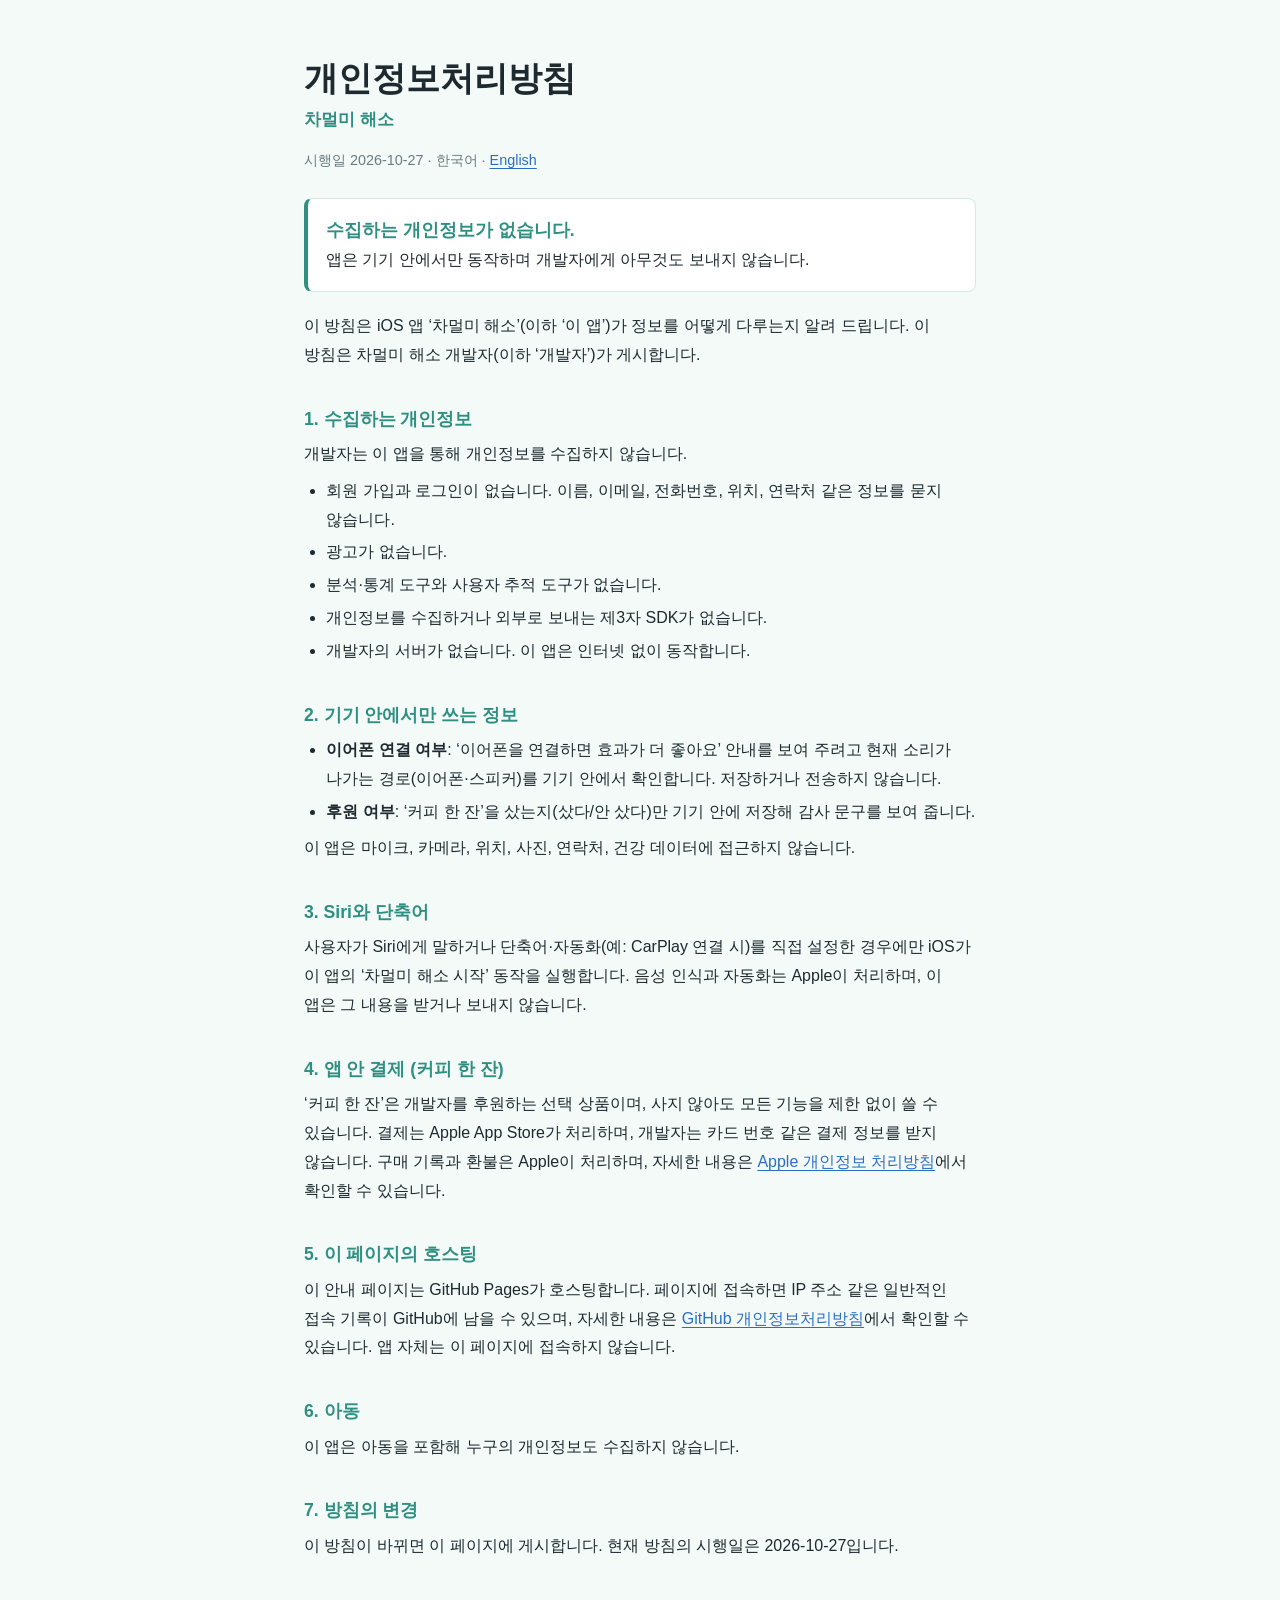
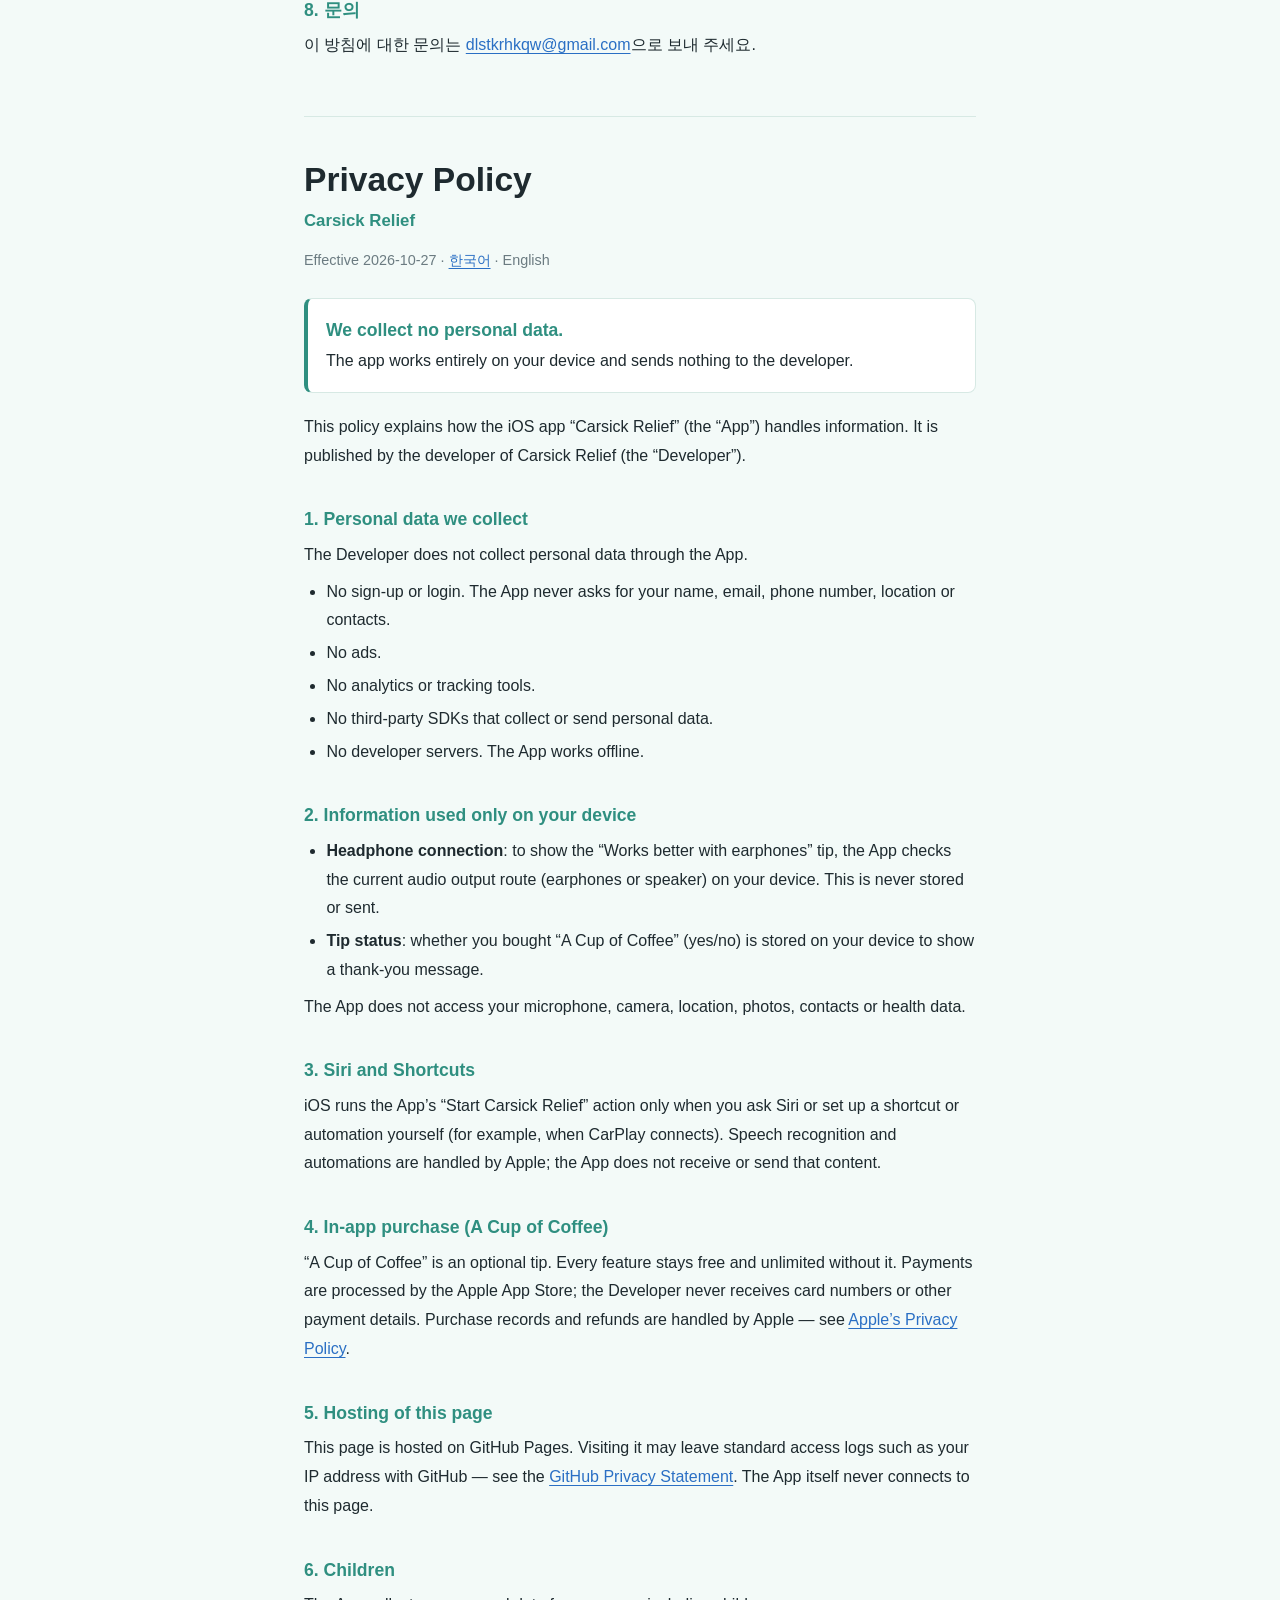
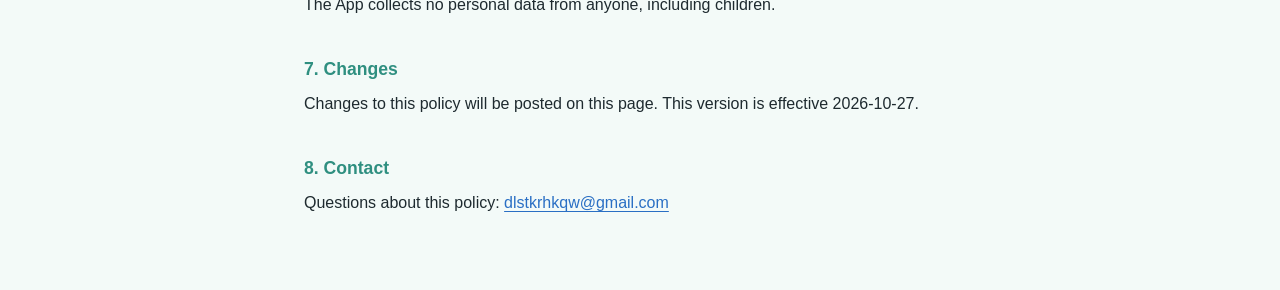
==== carsick-relief/privacy/index.html @ a4ae6967 "feat: 개인 앱 페이지 + 차멀미 해소 개인정보처리방침·고객 지원 Co-Authored-By: Claude Opus 5.5 <noreply@anthropic.com>" ====
<!doctype html>
<html lang="ko">
<head>
<meta charset="utf-8">
<meta name="viewport" content="width=device-width, initial-scale=1">
<title>개인정보처리방침 — 차멀미 해소</title>
<link rel="stylesheet" href="/assets/site.css">
</head>
<body>
<main>
  <section id="ko" lang="ko">
    <h1>개인정보처리방침</h1>
    <p class="sub">차멀미 해소</p>
    <p class="meta">시행일 2026-10-27 · 한국어 · <a href="#en">English</a></p>

    <div class="summary">
      <strong>수집하는 개인정보가 없습니다.</strong>
      <span>앱은 기기 안에서만 동작하며 개발자에게 아무것도 보내지 않습니다.</span>
    </div>

    <p>이 방침은 iOS 앱 ‘차멀미 해소’(이하 ‘이 앱’)가 정보를 어떻게 다루는지 알려 드립니다. 이 방침은 차멀미 해소 개발자(이하 ‘개발자’)가 게시합니다.</p>

    <h2>1. 수집하는 개인정보</h2>
    <p>개발자는 이 앱을 통해 개인정보를 수집하지 않습니다.</p>
    <ul>
      <li>회원 가입과 로그인이 없습니다. 이름, 이메일, 전화번호, 위치, 연락처 같은 정보를 묻지 않습니다.</li>
      <li>광고가 없습니다.</li>
      <li>분석·통계 도구와 사용자 추적 도구가 없습니다.</li>
      <li>개인정보를 수집하거나 외부로 보내는 제3자 SDK가 없습니다.</li>
      <li>개발자의 서버가 없습니다. 이 앱은 인터넷 없이 동작합니다.</li>
    </ul>

    <h2>2. 기기 안에서만 쓰는 정보</h2>
    <ul>
      <li><strong>이어폰 연결 여부</strong>: ‘이어폰을 연결하면 효과가 더 좋아요’ 안내를 보여 주려고 현재 소리가 나가는 경로(이어폰·스피커)를 기기 안에서 확인합니다. 저장하거나 전송하지 않습니다.</li>
      <li><strong>후원 여부</strong>: ‘커피 한 잔’을 샀는지(샀다/안 샀다)만 기기 안에 저장해 감사 문구를 보여 줍니다.</li>
    </ul>
    <p>이 앱은 마이크, 카메라, 위치, 사진, 연락처, 건강 데이터에 접근하지 않습니다.</p>

    <h2>3. Siri와 단축어</h2>
    <p>사용자가 Siri에게 말하거나 단축어·자동화(예: CarPlay 연결 시)를 직접 설정한 경우에만 iOS가 이 앱의 ‘차멀미 해소 시작’ 동작을 실행합니다. 음성 인식과 자동화는 Apple이 처리하며, 이 앱은 그 내용을 받거나 보내지 않습니다.</p>

    <h2>4. 앱 안 결제 (커피 한 잔)</h2>
    <p>‘커피 한 잔’은 개발자를 후원하는 선택 상품이며, 사지 않아도 모든 기능을 제한 없이 쓸 수 있습니다. 결제는 Apple App Store가 처리하며, 개발자는 카드 번호 같은 결제 정보를 받지 않습니다. 구매 기록과 환불은 Apple이 처리하며, 자세한 내용은 <a href="https://www.apple.com/kr/legal/privacy/">Apple 개인정보 처리방침</a>에서 확인할 수 있습니다.</p>

    <h2>5. 이 페이지의 호스팅</h2>
    <p>이 안내 페이지는 GitHub Pages가 호스팅합니다. 페이지에 접속하면 IP 주소 같은 일반적인 접속 기록이 GitHub에 남을 수 있으며, 자세한 내용은 <a href="https://docs.github.com/ko/site-policy/privacy-policies/github-general-privacy-statement">GitHub 개인정보처리방침</a>에서 확인할 수 있습니다. 앱 자체는 이 페이지에 접속하지 않습니다.</p>

    <h2>6. 아동</h2>
    <p>이 앱은 아동을 포함해 누구의 개인정보도 수집하지 않습니다.</p>

    <h2>7. 방침의 변경</h2>
    <p>이 방침이 바뀌면 이 페이지에 게시합니다. 현재 방침의 시행일은 2026-10-27입니다.</p>

    <h2>8. 문의</h2>
    <p>이 방침에 대한 문의는 <a href="mailto:dlstkrhkqw@gmail.com">dlstkrhkqw@gmail.com</a>으로 보내 주세요.</p>
  </section>

  <section id="en" lang="en">
    <h1>Privacy Policy</h1>
    <p class="sub">Carsick Relief</p>
    <p class="meta">Effective 2026-10-27 · <a href="#ko">한국어</a> · English</p>

    <div class="summary">
      <strong>We collect no personal data.</strong>
      <span>The app works entirely on your device and sends nothing to the developer.</span>
    </div>

    <p>This policy explains how the iOS app “Carsick Relief” (the “App”) handles information. It is published by the developer of Carsick Relief (the “Developer”).</p>

    <h2>1. Personal data we collect</h2>
    <p>The Developer does not collect personal data through the App.</p>
    <ul>
      <li>No sign-up or login. The App never asks for your name, email, phone number, location or contacts.</li>
      <li>No ads.</li>
      <li>No analytics or tracking tools.</li>
      <li>No third-party SDKs that collect or send personal data.</li>
      <li>No developer servers. The App works offline.</li>
    </ul>

    <h2>2. Information used only on your device</h2>
    <ul>
      <li><strong>Headphone connection</strong>: to show the “Works better with earphones” tip, the App checks the current audio output route (earphones or speaker) on your device. This is never stored or sent.</li>
      <li><strong>Tip status</strong>: whether you bought “A Cup of Coffee” (yes/no) is stored on your device to show a thank-you message.</li>
    </ul>
    <p>The App does not access your microphone, camera, location, photos, contacts or health data.</p>

    <h2>3. Siri and Shortcuts</h2>
    <p>iOS runs the App’s “Start Carsick Relief” action only when you ask Siri or set up a shortcut or automation yourself (for example, when CarPlay connects). Speech recognition and automations are handled by Apple; the App does not receive or send that content.</p>

    <h2>4. In-app purchase (A Cup of Coffee)</h2>
    <p>“A Cup of Coffee” is an optional tip. Every feature stays free and unlimited without it. Payments are processed by the Apple App Store; the Developer never receives card numbers or other payment details. Purchase records and refunds are handled by Apple — see <a href="https://www.apple.com/legal/privacy/">Apple’s Privacy Policy</a>.</p>

    <h2>5. Hosting of this page</h2>
    <p>This page is hosted on GitHub Pages. Visiting it may leave standard access logs such as your IP address with GitHub — see the <a href="https://docs.github.com/en/site-policy/privacy-policies/github-general-privacy-statement">GitHub Privacy Statement</a>. The App itself never connects to this page.</p>

    <h2>6. Children</h2>
    <p>The App collects no personal data from anyone, including children.</p>

    <h2>7. Changes</h2>
    <p>Changes to this policy will be posted on this page. This version is effective 2026-10-27.</p>

    <h2>8. Contact</h2>
    <p>Questions about this policy: <a href="mailto:dlstkrhkqw@gmail.com">dlstkrhkqw@gmail.com</a></p>
  </section>
</main>
</body>
</html>
---- assets/site.css ----
:root {
  --bg: #f3faf8;
  --panel: #ffffff;
  --line: #d7e9e4;
  --text: #1e2a2f;
  --muted: #6b7b81;
  --primary: #2f8f80;
  --accent: #4c8be0;
  --link: #2a6fc4;
  color-scheme: light dark;
}
@media (prefers-color-scheme: dark) {
  :root {
    --bg: #0f1719;
    --panel: #172326;
    --line: #26393d;
    --text: #e4eeec;
    --muted: #9aaaae;
    --primary: #5cc5b3;
    --accent: #7eaef0;
    --link: #8cc0ff;
  }
}
* { box-sizing: border-box; }
html { background: var(--bg); -webkit-text-size-adjust: 100%; text-size-adjust: 100%; }
body {
  margin: 0;
  background: var(--bg);
  color: var(--text);
  font: 16px/1.8 -apple-system, BlinkMacSystemFont, "Apple SD Gothic Neo", "Noto Sans KR", "Malgun Gothic", "Segoe UI", Roboto, "Helvetica Neue", Arial, sans-serif;
  word-break: keep-all;
  overflow-wrap: break-word;
}
main { max-width: 44rem; margin: 0 auto; padding: 32px 16px 64px; }
section + section { margin-top: 56px; padding-top: 40px; border-top: 1px solid var(--line); }
:lang(en) { word-break: normal; }
h1 { margin: 0; font-size: 1.75rem; line-height: 1.35; }
.sub { margin: 4px 0 0; color: var(--primary); font-size: 1.05rem; font-weight: 600; }
.meta { margin: 12px 0 0; color: var(--muted); font-size: 0.9rem; }
.summary {
  margin: 24px 0 20px;
  padding: 16px 18px;
  background: var(--panel);
  border: 1px solid var(--line);
  border-left: 4px solid var(--primary);
  border-radius: 8px;
}
.summary strong { display: block; color: var(--primary); font-size: 1.1rem; }
h2 { margin: 36px 0 8px; font-size: 1.1rem; line-height: 1.5; color: var(--primary); }
h3 { margin: 24px 0 4px; font-size: 1rem; }
p { margin: 8px 0; }
ul, ol { margin: 8px 0; padding-left: 1.4em; }
li { margin: 4px 0; }
a { color: var(--link); text-underline-offset: 3px; overflow-wrap: anywhere; }
.note { color: var(--muted); }
.card {
  display: block;
  margin: 12px 0;
  padding: 16px 18px;
  background: var(--panel);
  border: 1px solid var(--line);
  border-radius: 12px;
}
.card h2 { margin: 0 0 4px; }
.card p { margin: 0 0 8px; color: var(--muted); }
footer { margin-top: 48px; color: var(--muted); font-size: 0.9rem; }
@media (min-width: 720px) {
  main { padding-top: 56px; }
  h1 { font-size: 2.1rem; }
}
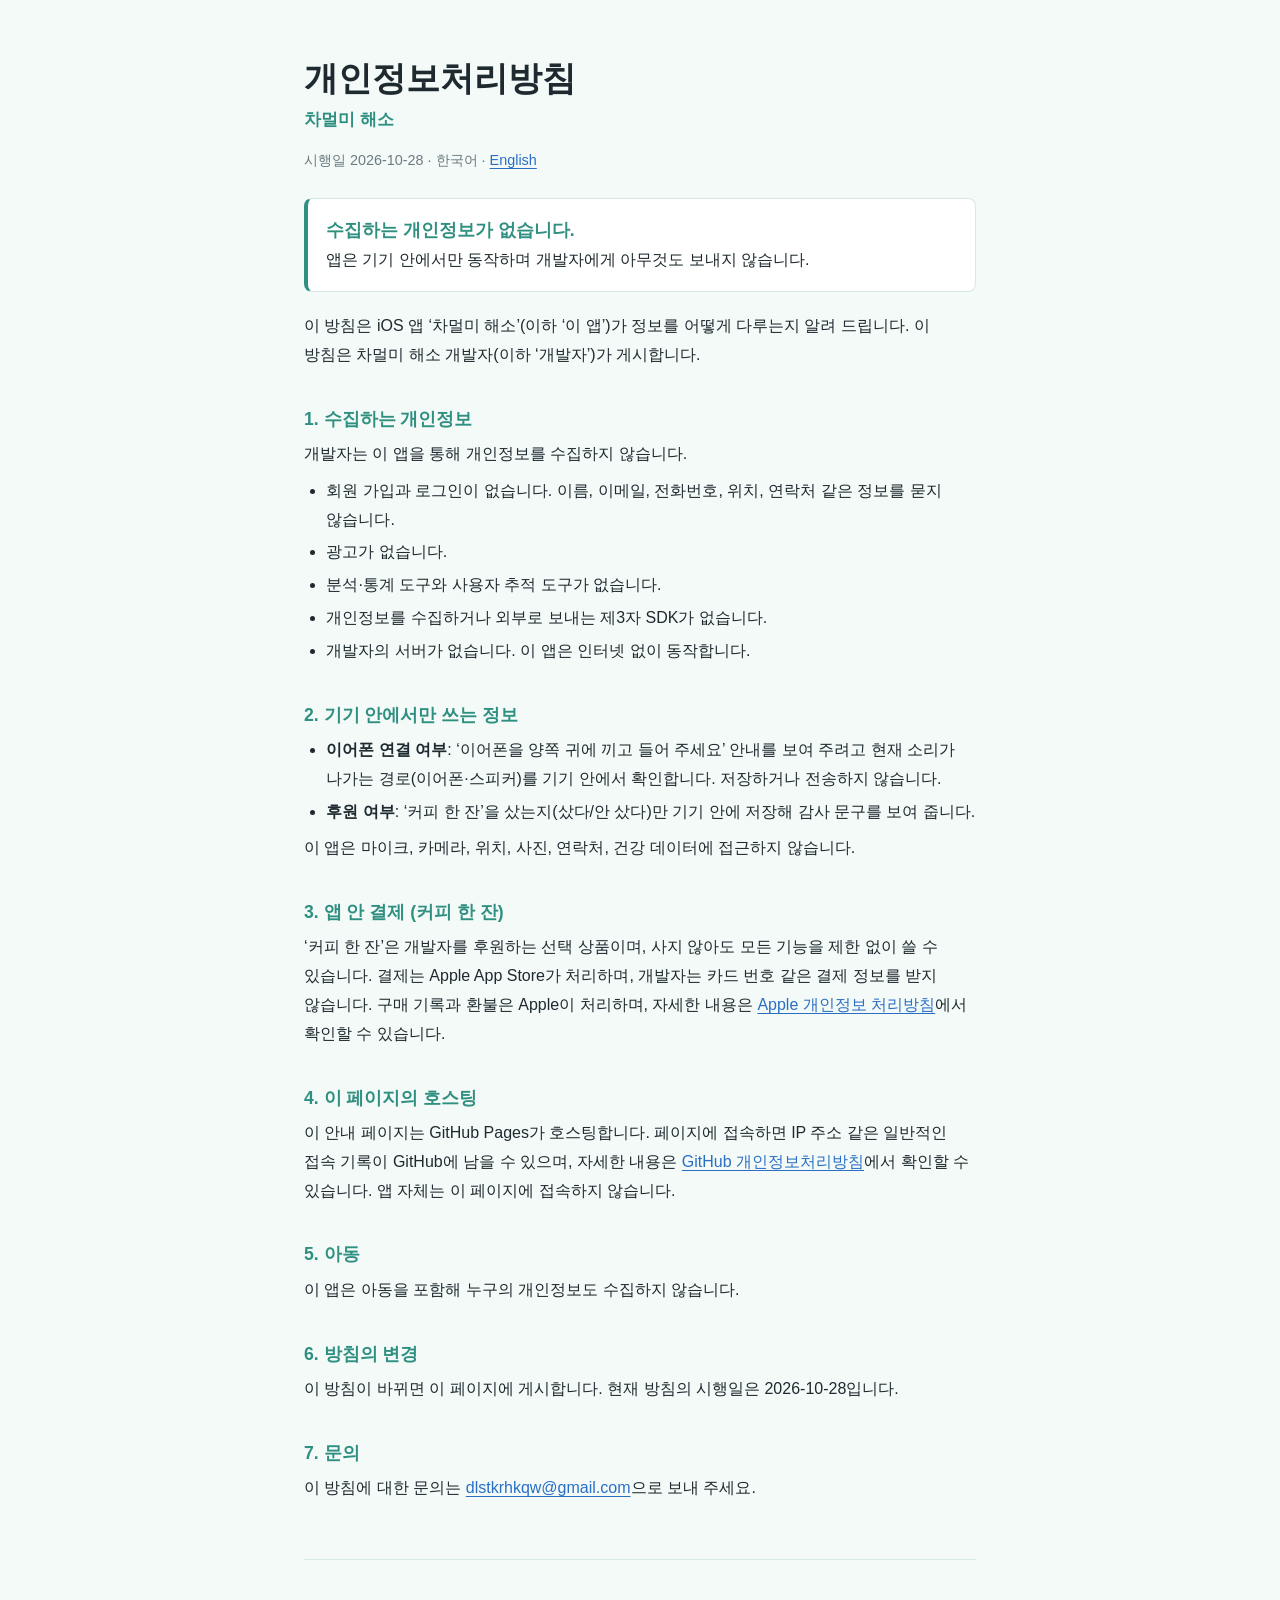
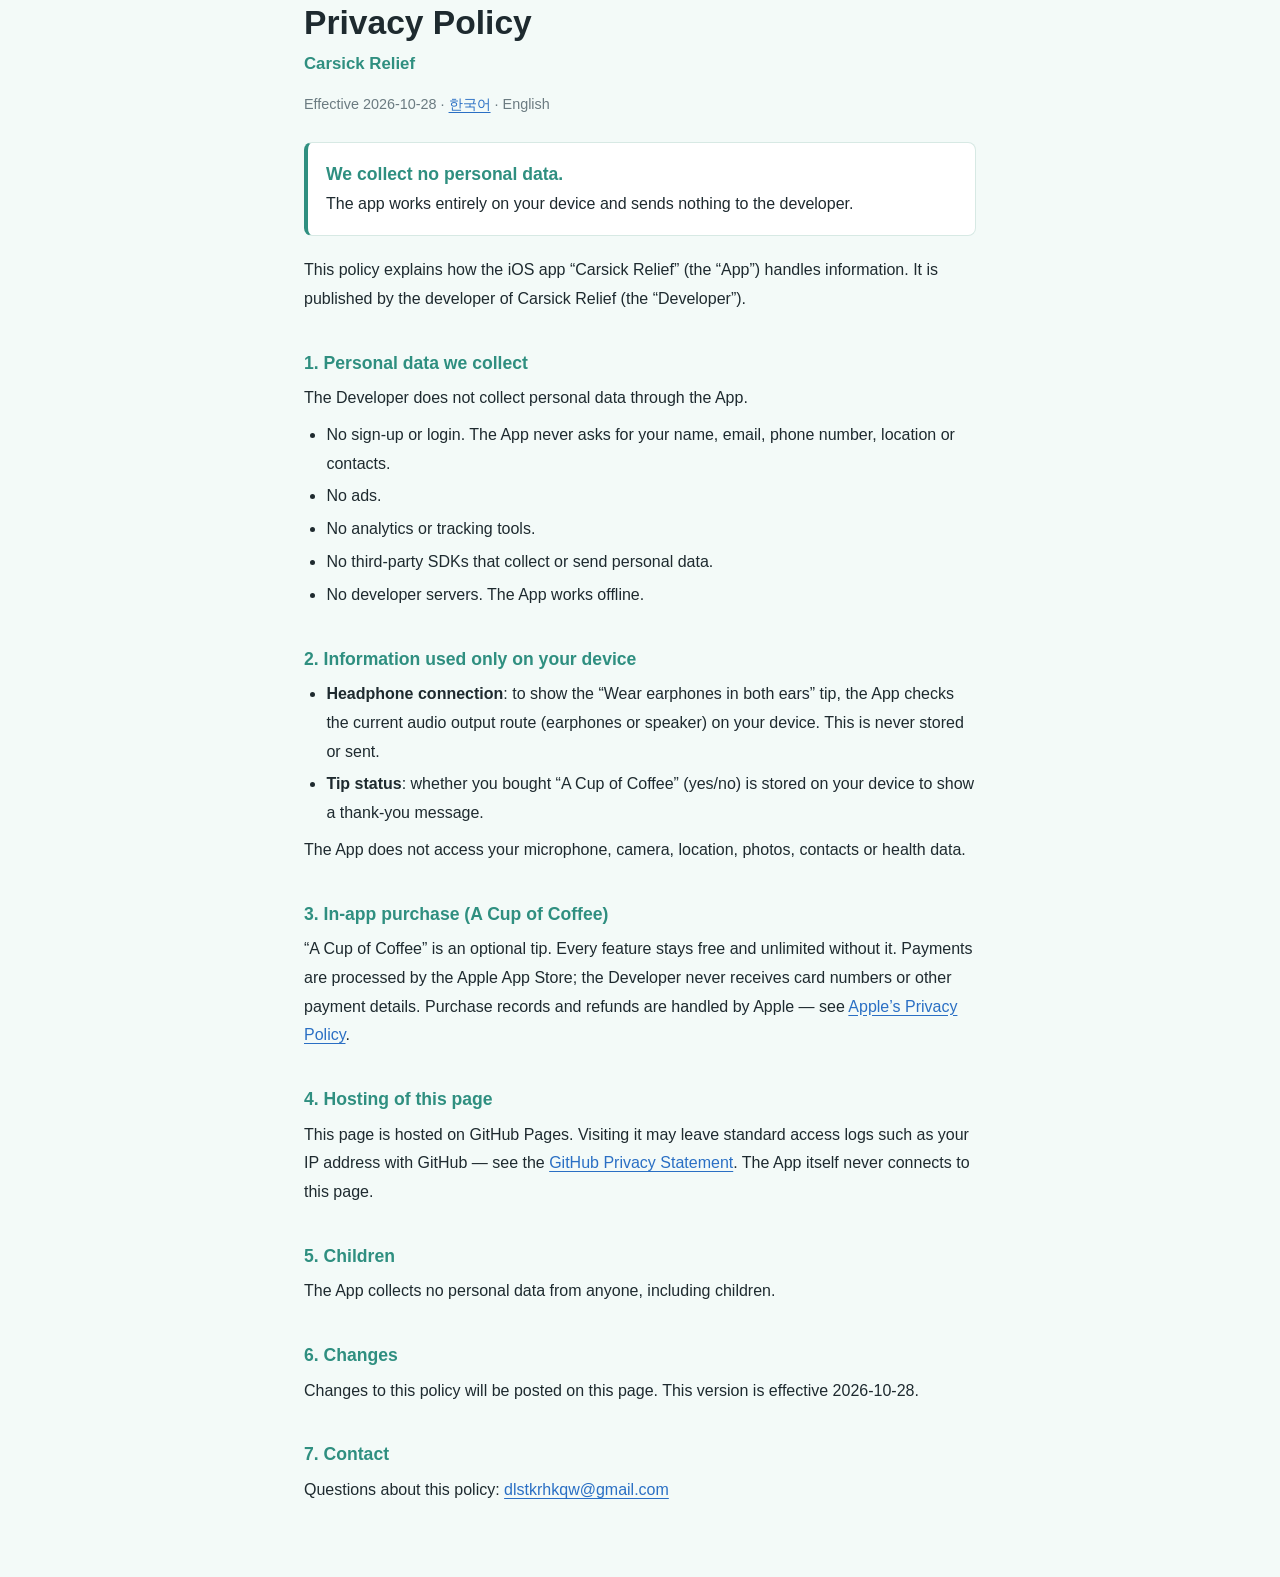
==== commit 2b09f4be: "차멀미 해소: 자동 켜기·Siri 안내 제거, 연구 인용 문구 정정 - 지원: 단축어 자동화 FAQ 대신 '앱을 나가면 멈춤' 안내, 연구 조건(스피커·측정 음량)과 연구진 무관 " ====
--- a/carsick-relief/privacy/index.html
+++ b/carsick-relief/privacy/index.html
@@ -11,7 +11,7 @@
   <section id="ko" lang="ko">
     <h1>개인정보처리방침</h1>
     <p class="sub">차멀미 해소</p>
-    <p class="meta">시행일 2026-10-27 · 한국어 · <a href="#en">English</a></p>
+    <p class="meta">시행일 2026-10-28 · 한국어 · <a href="#en">English</a></p>
 
     <div class="summary">
       <strong>수집하는 개인정보가 없습니다.</strong>
@@ -32,34 +32,31 @@
 
     <h2>2. 기기 안에서만 쓰는 정보</h2>
     <ul>
-      <li><strong>이어폰 연결 여부</strong>: ‘이어폰을 연결하면 효과가 더 좋아요’ 안내를 보여 주려고 현재 소리가 나가는 경로(이어폰·스피커)를 기기 안에서 확인합니다. 저장하거나 전송하지 않습니다.</li>
+      <li><strong>이어폰 연결 여부</strong>: ‘이어폰을 양쪽 귀에 끼고 들어 주세요’ 안내를 보여 주려고 현재 소리가 나가는 경로(이어폰·스피커)를 기기 안에서 확인합니다. 저장하거나 전송하지 않습니다.</li>
       <li><strong>후원 여부</strong>: ‘커피 한 잔’을 샀는지(샀다/안 샀다)만 기기 안에 저장해 감사 문구를 보여 줍니다.</li>
     </ul>
     <p>이 앱은 마이크, 카메라, 위치, 사진, 연락처, 건강 데이터에 접근하지 않습니다.</p>
 
-    <h2>3. Siri와 단축어</h2>
-    <p>사용자가 Siri에게 말하거나 단축어·자동화(예: CarPlay 연결 시)를 직접 설정한 경우에만 iOS가 이 앱의 ‘차멀미 해소 시작’ 동작을 실행합니다. 음성 인식과 자동화는 Apple이 처리하며, 이 앱은 그 내용을 받거나 보내지 않습니다.</p>
-
-    <h2>4. 앱 안 결제 (커피 한 잔)</h2>
+    <h2>3. 앱 안 결제 (커피 한 잔)</h2>
     <p>‘커피 한 잔’은 개발자를 후원하는 선택 상품이며, 사지 않아도 모든 기능을 제한 없이 쓸 수 있습니다. 결제는 Apple App Store가 처리하며, 개발자는 카드 번호 같은 결제 정보를 받지 않습니다. 구매 기록과 환불은 Apple이 처리하며, 자세한 내용은 <a href="https://www.apple.com/kr/legal/privacy/">Apple 개인정보 처리방침</a>에서 확인할 수 있습니다.</p>
 
-    <h2>5. 이 페이지의 호스팅</h2>
+    <h2>4. 이 페이지의 호스팅</h2>
     <p>이 안내 페이지는 GitHub Pages가 호스팅합니다. 페이지에 접속하면 IP 주소 같은 일반적인 접속 기록이 GitHub에 남을 수 있으며, 자세한 내용은 <a href="https://docs.github.com/ko/site-policy/privacy-policies/github-general-privacy-statement">GitHub 개인정보처리방침</a>에서 확인할 수 있습니다. 앱 자체는 이 페이지에 접속하지 않습니다.</p>
 
-    <h2>6. 아동</h2>
+    <h2>5. 아동</h2>
     <p>이 앱은 아동을 포함해 누구의 개인정보도 수집하지 않습니다.</p>
 
-    <h2>7. 방침의 변경</h2>
-    <p>이 방침이 바뀌면 이 페이지에 게시합니다. 현재 방침의 시행일은 2026-10-27입니다.</p>
+    <h2>6. 방침의 변경</h2>
+    <p>이 방침이 바뀌면 이 페이지에 게시합니다. 현재 방침의 시행일은 2026-10-28입니다.</p>
 
-    <h2>8. 문의</h2>
+    <h2>7. 문의</h2>
     <p>이 방침에 대한 문의는 <a href="mailto:dlstkrhkqw@gmail.com">dlstkrhkqw@gmail.com</a>으로 보내 주세요.</p>
   </section>
 
   <section id="en" lang="en">
     <h1>Privacy Policy</h1>
     <p class="sub">Carsick Relief</p>
-    <p class="meta">Effective 2026-10-27 · <a href="#ko">한국어</a> · English</p>
+    <p class="meta">Effective 2026-10-28 · <a href="#ko">한국어</a> · English</p>
 
     <div class="summary">
       <strong>We collect no personal data.</strong>
@@ -80,27 +77,24 @@
 
     <h2>2. Information used only on your device</h2>
     <ul>
-      <li><strong>Headphone connection</strong>: to show the “Works better with earphones” tip, the App checks the current audio output route (earphones or speaker) on your device. This is never stored or sent.</li>
+      <li><strong>Headphone connection</strong>: to show the “Wear earphones in both ears” tip, the App checks the current audio output route (earphones or speaker) on your device. This is never stored or sent.</li>
       <li><strong>Tip status</strong>: whether you bought “A Cup of Coffee” (yes/no) is stored on your device to show a thank-you message.</li>
     </ul>
     <p>The App does not access your microphone, camera, location, photos, contacts or health data.</p>
 
-    <h2>3. Siri and Shortcuts</h2>
-    <p>iOS runs the App’s “Start Carsick Relief” action only when you ask Siri or set up a shortcut or automation yourself (for example, when CarPlay connects). Speech recognition and automations are handled by Apple; the App does not receive or send that content.</p>
-
-    <h2>4. In-app purchase (A Cup of Coffee)</h2>
+    <h2>3. In-app purchase (A Cup of Coffee)</h2>
     <p>“A Cup of Coffee” is an optional tip. Every feature stays free and unlimited without it. Payments are processed by the Apple App Store; the Developer never receives card numbers or other payment details. Purchase records and refunds are handled by Apple — see <a href="https://www.apple.com/legal/privacy/">Apple’s Privacy Policy</a>.</p>
 
-    <h2>5. Hosting of this page</h2>
+    <h2>4. Hosting of this page</h2>
     <p>This page is hosted on GitHub Pages. Visiting it may leave standard access logs such as your IP address with GitHub — see the <a href="https://docs.github.com/en/site-policy/privacy-policies/github-general-privacy-statement">GitHub Privacy Statement</a>. The App itself never connects to this page.</p>
 
-    <h2>6. Children</h2>
+    <h2>5. Children</h2>
     <p>The App collects no personal data from anyone, including children.</p>
 
-    <h2>7. Changes</h2>
-    <p>Changes to this policy will be posted on this page. This version is effective 2026-10-27.</p>
+    <h2>6. Changes</h2>
+    <p>Changes to this policy will be posted on this page. This version is effective 2026-10-28.</p>
 
-    <h2>8. Contact</h2>
+    <h2>7. Contact</h2>
     <p>Questions about this policy: <a href="mailto:dlstkrhkqw@gmail.com">dlstkrhkqw@gmail.com</a></p>
   </section>
 </main>
